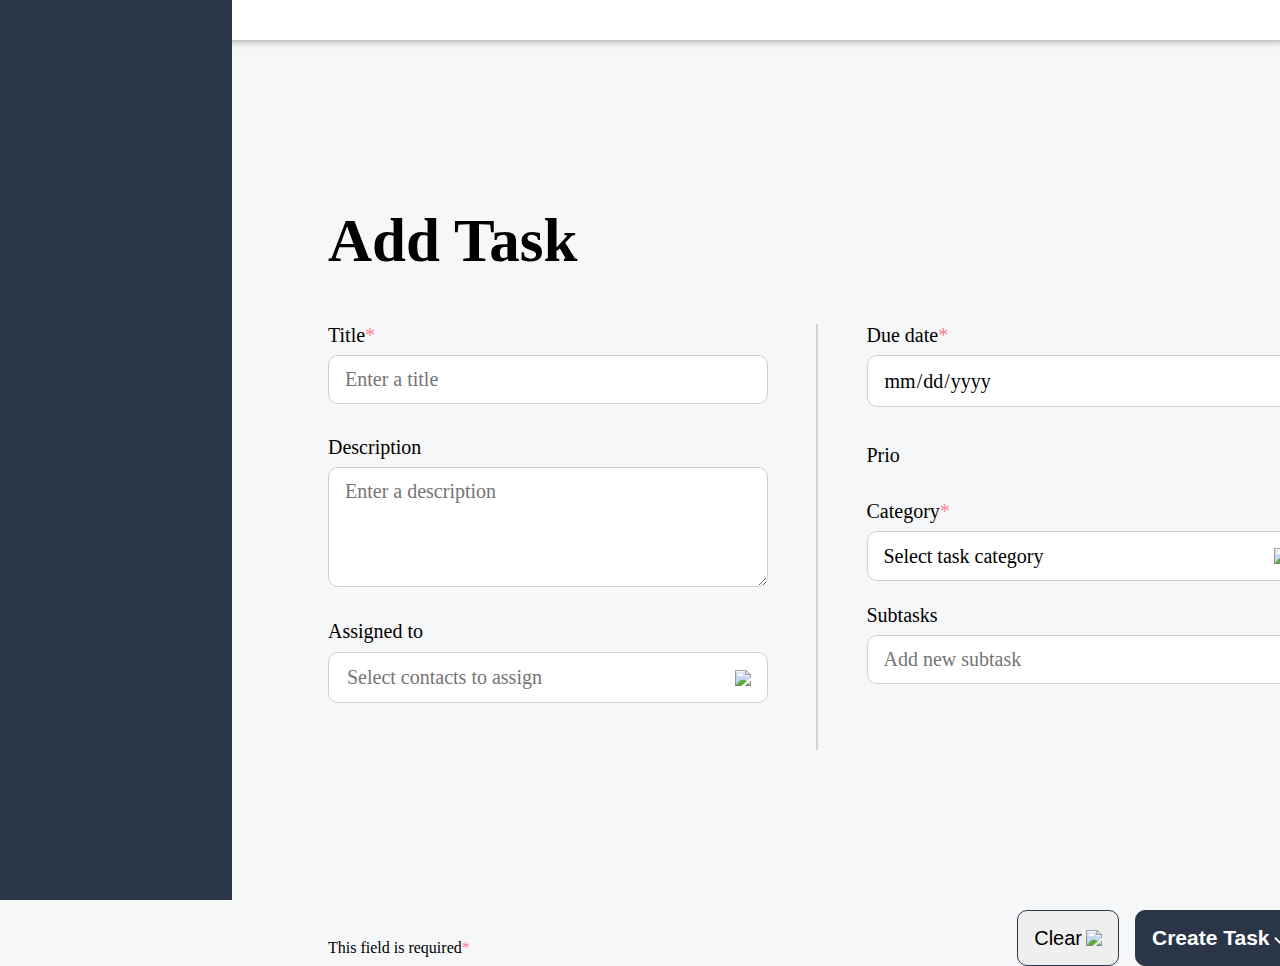
==== html/add_task.html @ e21b578d "edit subtasks" ====
<!DOCTYPE html>
<html lang="en">

<head>
    <meta charset="UTF-8">
    <meta name="viewport" content="width=device-width, initial-scale=1.0">
    <title>Join Add Task</title>

    <link rel="icon" type="image/x-icon" href="/img/logoDark.png">

    <link rel="stylesheet" href="../style.css">
    <link rel="stylesheet" href="/css/add_task.css">
    <link rel="stylesheet" href="/css/templates.css">

    <script src="/js/w3include.js"></script>
    <script src="/js/storage.js"></script>
    <script src="/script.js"></script>
    <script src="/js/add_task.js"></script>
    <script src="/js/add_task_html_templates.js"></script>
    <script src="/js/add_task_event_listener.js"></script>
    <script src="/js/templates.js"></script>

</head>

<body id="body" onload="init()">
    <div w3-include-html="/templates/header.html" class="header"></div>
    <div w3-include-html="/templates/sidebar.html" class="sidebar"></div>

    <div class="over-div">
        <div class="headline-area-template">
            <span class="headline-add-task-template">Add Task</span>
        </div>
        <form onsubmit="createTask(); return false" class="add-task-informations">
            <div class="left-and-rightside">
                <div class="leftside-add-task">
                    <div class="description-input d-flex-column-center">
                        <div class="input-description">
                            <div class="d-flex">
                                <span>Title</span>
                                <span class="color-FF8190">*</span>
                            </div>
                        </div>
                        <div class="container-input-required">
                            <input required class="input-field normal-border pd-12-16 width-408" id="title" type="text"
                                placeholder="Enter a title">
                            <div id="requiredTitle" class="required-field-title vs-hidden">
                                <span class="error">This field is required</span>
                            </div>
                        </div>
                    </div>

                    <div class="description-textarea d-flex-column-center">
                        <div class="input-description">
                            <span>Description</span>
                        </div>
                        <textarea id="description" placeholder="Enter a description"></textarea>
                        <div class="required-field-description">
                            <span id="placeHolder"></span>
                        </div>
                    </div>

                    <div class="assigned-to d-flex-column-center">
                        <span class="input-description">Assigned to</span>
                        <div onclick="showCheckboxes()" class="input-category new-subtask normal-border hover">
                            <input onkeydown="searchContact()" tabindex="0" class="border-none hover"
                                id="inputToSearchContact" type="text" placeholder="Select contacts to assign">
                            <div class="dropdown-icon">
                                <img src="/img/arrow_drop_down.png" id="dropDownArrow">
                            </div>
                        </div>
                        <div class="container-input-required">
                            <div class="d-flex-initials vs-hidden" id="checkboxes"></div>
                        </div>
                    </div>
                </div>

                <div class="parting-line-add-task"></div>

                <div class="rightside-add-task">

                    <div class="description-input d-flex-column-center">
                        <div class="input-description">
                            <div class="d-flex">
                                <span>Due date</span>
                                <span class="color-FF8190">*</span>
                            </div>
                        </div>
                        <div class="container-input-required">
                            <input required class="input-field option-value-disabled normal-border" id="dueDate" type="date">
                            <div id="requiredDate" class="required-field-title vs-hidden">
                                <span class="error">This field is required</span>
                            </div>
                        </div>
                    </div>

                    <div class="position-prio">
                        <div class="input-description">
                            <span>Prio</span>
                        </div>
                        <div id="prioSelection" class="priority-selection"></div>
                    </div>

                    <div class="description-category position-category d-flex-column-center">
                        <div class="d-flex input-description">
                            <span>Category</span>
                            <span class="color-FF8190">*</span>
                        </div>
                        <div tabindex="0" id="containerCategory" class="input-category new-subtask normal-border hover"
                            onclick="showCategories()">
                            <span id="categoryDropdown">Select task category</span>
                            <div class="dropdown-icon">
                                <img src="/img/arrow_drop_down.png" id="dropDownArrowCategory">
                            </div>
                        </div>
                        <label id="categories" class="vs-hidden">
                            <div class="categories-list">
                                <span onclick="changeCategory('Technical Task')"
                                    class="pd-12-16 hover-user-field">Technical Task</span>
                                <span onclick="changeCategory('User Story')" class="pd-12-16 hover-user-field">User
                                    Story</span>
                            </div>
                        </label>
                    </div>

                    <div class="description-category position-subtasks d-flex-column-center">
                        <span class="input-description">Subtasks</span>
                        <div id="inputFieldSubtasks" class="input-field new-subtask normal-border">
                            <input onclick="changeIconsSubtask(event)" class="input-new-subtask" type="text"
                                id="subTasks" placeholder="Add new subtask">
                            <a id="addIconSubtasks" class="icon-subtask-field"><img class="add-icon" src="/img/add.png"></a>
                        </div>
                        <div id="newSubTaskField"></div>
                    </div>
                </div>
            </div>
            <div class="reuired-notice-cancel-create">
                <div class="required-field-notice">
                    <span>This field is required</span>
                    <span class="color-FF8190">*</span>
                </div>
                <div class="buttons-clear-create">
                    <button class="btn-add-task d-none-mobile" onclick="resetInputFields(); return false">
                        <span class="typography-clear">Clear</span>
                        <img src="/img/iconoir_cancel.png">
                    </button>

                    <button class="btn-add-task bg-color-create" id="createBtn">
                        <span class="typography-create">Create Task</span>
                        <img src="/img/check.png">
                    </button>
                </div>
        </form>

        <div id="bgDialog" class="bg-dialog vs-hidden ps-fixed">
            <div class="added-to-board bg-color-create">
                <span>Task added to board</span>
                <img src="/img/addedBoard.png">
            </div>
        </div>
    </div>
</body>

</html>
---- style.css ----
body{
    margin: 0;
}
---- css/add_task.css ----
body {
    box-sizing: border-box;
    font-family: 'Inter';
    font-weight: 400;
    margin: 0;
    background-color: #F6F7F8;
}

input[type=text] {
    font-size: 20px;
}

.single-edit-subtask {
    display: flex;
    align-items: center;
    gap: 4px;
}

.edit-subtask {
    background-color: #FFFFFF;
    border: none;
    padding: 4px 16px;
}

.edit-subtask[type=text] {
    padding: 4px 16px;
}

a:hover {
    cursor: pointer;
}

input[type=date]:hover {
    cursor: pointer;
}

.over-div {
    /* padding: 206px 328px; */
    position: absolute;
    left: 328px;
    top: 206px;
}

textarea {
    padding: 12px 16px;
    height: 120px;
    border-radius: 10px;
    border: 1px solid #D1D1D1;
    font-size: 20px;
    font-family: 'inter';
}

.headline-area-template {
    display: flex;
    align-items: flex-start;
    justify-content: space-between;
}

.headline-add-task-template {
    font-size: 61px;
    font-weight: 700; 
}

textarea:focus {
    border: 1px solid #29ABE2;
}

h2 {
    /* position: absolute; */
    /* position: relative; */
    margin: 0;
    top: 206px;
    left: 328px;
    font-size: 61px;
    font-weight: 700;
}

.highlight-color-medium {
    background-color: #FFA800;
    color: #FFFFFF;
}

.highlight-color-urgent {
    background-color: #FF3D00;
    color: #FFFFFF;
}

.highlight-color-low {
    background-color: #7AE229;
    color: #FFFFFF;
}

.bg-color-priority {
    background-color: #FFFFFF;
}

.add-task-informations {
    display: flex;
    flex-direction: column;
    padding-top: 48px;
    padding-right: 26px;
    /* width: 976.25px */
}

.hover-prio-btn:hover {
    box-shadow: 0 4px 4px 3px rgba(0, 0, 0, 0.25);
}

.border-none[type=text] {
    border: none;
    width: 100%;
}

.leftside-add-task {
    width: 440px;
    display: flex;
    flex-direction: column;
    gap: 16px;
    padding-right: 48.25px;
}

.parting-line-add-task {
    border: 1px solid #D1D1D1;
    /* position: relative; */
    height: 424px;
    top: 231px;
    left: 376.25px;
}

.left-and-rightside {
    display: flex;
}

.pd-inline-start {
    padding-inline-start: 0;
    display: flex;
    align-items: center;
    justify-content: space-between;
    width: 440px;
    background-color: #FFFFFF;
}

.pd-inline-start:focus-within {
    border-bottom: 1px solid #29ABE2;
}

.label-edit-subtask {
    display: flex;
    align-items: center;
    justify-content: space-between;
    width: 440px;
}

.rightside-add-task {
    width: 440px;
    display: flex;
    flex-direction: column;
    gap: 24px;
    padding-left: 48.25px;
}

.normal-border {
    border: 1px solid #D1D1D1;
    border-radius: 10px;
}

.error {
    color: #FF8190;
    font-size: 12px;
    line-height: 14.4px;
}

.error-border {
    border: 1px solid #FF8190;
}

.fill-border {
    border: 1px solid #29ABE2;
}

.fill-border-bottom {
    border-bottom: 1px solid #29ABE2;
}

.required-field-title {
    height: 12px;
}

.input-add-task {
    width: 440px;
    display: flex;
    justify-content: flex-end;
}

.add-icon {
    width: 14px;
    height: 14px;
}

.d-flex {
    display: flex;
}

.add-icon:hover {
    padding: 4px;
    border-radius: 50%;
    background-color: rgba(0, 0, 0, 0.3);
    cursor: pointer;  
}

::placeholder {
    height: 24px;
    font-family: Inter;
    font-weight: 400;
    font-size: 20px;
    /* line-height: 24px; */
    padding: 0;
}

.required-field-description {
    width: 100%;
    height: 12px;
    font-family: Inter;
    font-weight: 400;
    font-size: 12px;
    line-height: 14.4px;
}

.width-440 {
    width: 440px;
}

.fz-20 {
    font-size: 20px;
    line-height: 24px;
}

.description-input {
    height: 96px;
    width: 440px;
}

.description-category {
    height: 80px;
}

.description-textarea {
    top: 112px;
    height: 168px;
}

.add-icon {
    display: flex;
    align-items: center;
}

.input-description {
    height: 24px;
    font-size: 20px;
    font-weight: 400;
    font-family: Inter;
}

.d-flex-column-center {
    display: flex;
    flex-direction: column;
    justify-content: space-between;
    gap: 8px;
}

#newSubTaskField {
    position: static;
    z-index: 100;
}

.position-prio {
    display: flex;
    flex-direction: column;
    gap: 8px;
}

.option-value * {
    padding: 24px;
}

.priority-selection {
    display: flex;
    gap: 16px;
    align-items: center;
}

.priority-selection:hover {
    cursor: pointer;
}

.selection-field {
    width: 136px;
    padding: 16px 10px;
    display: flex;
    justify-content: center;
    align-items: center;
    gap: 8px;
    border-radius: 10px;
    box-shadow: 0 0 4px 0 rgba(0, 0, 0, 0.1);
    flex: 1;
}

.selection-field:hover {
    cursor: pointer;
}

.container-input-required {
    display: flex;
    flex-direction: column;
    gap: 4px;
}

.option-value-disabled {
    padding: 12px 16px;
    font-family: Inter;
    font-weight: 400;
    font-size: 20px;
    line-height: 24px;
}

.vs-hidden {
    visibility: hidden;
    transition: all ease-in-out 100ms;
}

.ps-fixed {
    position: fixed;
}

.required-field-notice {
    display: flex;
    height: 27px;
}

.reuired-notice-cancel-create {
    /* width: 976.25px; */
    display: flex;
    justify-content: space-between;
    align-items: flex-end;
    padding-top: 160px;
}

.color-FF8190 {
    color: #FF8190;
}

.buttons-clear-create {
    /* position: relative; */
    top: 793px;
    left: 115px;
    height: 56px;
    display: flex;
    gap: 16px;
}

.btn-add-task {
    display: flex;
    align-items: center;
    gap: 4px;
    padding: 16px;
    border: 1px solid #2A3647;
    border-radius: 10px;
}

.bg-color-create {
    background-color: #2A3647;
    color: #FFFFFF;
}

.typography-clear {
    font-size: 20px;
    line-height: 24px;
    font-weight: 400;
}

.typography-create {
    font-size: 21px;
    line-height: 25.2px;
    font-weight: 700;
}

.container-create:hover {
    cursor: pointer;
}

.dropdown-icon {
    display: flex;
    justify-content: center;
    align-items: center;
}

.input-category {
    align-items: center;
    justify-content: space-between;
    padding: 12px 16px;
    background-color: #FFFFFF;
    border-radius: 10px;
    font-size: 20px;
    line-height: 24px;
    outline: none;
    z-index: 5;
}

.new-subtask {
    display:flex;
    justify-content: space-between;
    background-color: #FFFFFF;
}

.input-new-subtask {
    padding: 12px 16px;
    flex-grow:2;
    border: none;
    border-top-left-radius: 10px;
    border-bottom-left-radius: 10px;
}

.input-new-subtask:focus {
    outline: none;
}

.icon-subtask-field {
    display: flex;
    align-items: center;
    padding-right: 8px;
    background-color: #FFFFFF;
    border-bottom-right-radius: 10px;
    border-top-right-radius: 10px;
}

.icon-subtask-field:hover {
    cursor: pointer;
}

/* .list-element-subtasks {
    display: flex;
    justify-content: space-between;
} */

.prio-area {
    display: flex;
    align-items: center;
    gap: 8px;
}

.active-input-subtasks {
    display: flex;
    justify-content: center;
    align-items: center;
    gap: 4px;
}

.height-24 {
    height: 24px;
    color: #D1D1D1;
}

.bg-dialog {
    position: fixed;
    top: 0;
    left: 0;
    right: 0;
    height: 100%;
    display: flex;
    justify-content: center;
    align-items: flex-end;
    /* background-color: rgba(0, 0, 0, 0.4); */
    z-index: 100;
}

.added-to-board {
    width: 326px;
    height: 74px;
    border-radius: 20px;
    display: flex;
    justify-content: space-around;
    align-items: center;
    z-index: 999;
}

.align-center {
    align-items: center;
    transition: all 900ms;
}

.user-list {
    background-color: #FFFFFF;
    border: 1px #dadada solid;
    max-height: 336px;
    overflow-y: scroll;
    z-index: 3;
    position: relative;
    width: 440px;
    box-shadow: 0 0 14px 3px rgba(0, 0, 0, 0.04);
    border-radius: 10px;
    margin-top: -20px;
    padding-top: 18px;
    display: flex;
    flex-direction: column;
    gap: 2px;
}

.categories-list {
    background-color: #FFFFFF;
    border: 1px #dadada solid;
    z-index: 3;
    position: relative;
    width: 438px;
    box-shadow: 0 0 14px 3px rgba(0, 0, 0, 0.04);
    margin-top: -20px;
    padding-top: 10px;
    display: flex;
    flex-direction: column;
    justify-content: center;
    border-bottom-left-radius: 10px;
    border-bottom-right-radius: 10px;
    font-size: 20px;
    line-height: 24px;
}

.user-list::-webkit-scrollbar {
    border-radius: 8px;
    width: 8px;
}

.user-list::-webkit-scrollbar-thumb {
    background-color: rgba(168, 168, 168, 1);
}

.pd-12-16 {
    padding: 12px 16px;
}

.mg-top--4 {
    margin-top: -4px;
}

.d-flex-initials {
    display: flex;
    gap: 8px;
}

.select-btn {
    z-index: 10;
    width: 100%;
    border-radius: 10px;
}

.single-user {
    display: flex;
    gap: 16px
}

.user-field {
    padding: 7px 16px;
    display: flex;
    align-items: center;
    justify-content: space-between;
    border-radius: 10px;
}

.initials-assigned {
    display: flex;
    align-items: center;
    justify-content: center;
}

.typography-contacts-assigned {
    font-size: 20px;
    line-height: 24px;
    display: flex;
    align-items: center;
}

.input-search-contacts {
    width: 408px;
    border-radius: 10px;
    /* position: relative; */
    z-index: 5;
}

.input-search-contacts:hover {
    cursor: pointer;
}

.hover:hover {
    cursor: pointer;
}

.initials {
    font-size: 12px;
    line-height: 14.4px;
    height: 42px;
    width: 42px;
    border-radius: 50%;
    display: flex;
    justify-content: center;
    align-items: center;
    /* border: 2px solid #FFFFFF; */
}
  
.overSelect {
    left: 0;
    right: 0;
    top: 0;
    bottom: 0;
}

#initialArea {
    display: flex;
    gap: 10px;
}

.custom-checkbox input[type="checkbox"] {
    display: none;
}

.bg-checked {
    color: #FFFFFF;
    background-image: url('/img/Check\ button.png');
    background-repeat: no-repeat;
    background-position: right center;
}

.pd-right-16:hover {
    background-color: #091931;
    cursor: pointer;
}

textarea:focus-visible {
    outline: none;
}

.pd-right-16 {
    background-color: #2A3647;
    border-radius: 10px;
    color: #FFFFFF;
}

.hover-user-field:hover {
    background-color: #EEEE;
    cursor: pointer;
}

input[type="date"]::-webkit-calendar-picker-indicator {
    background-image: url('/img/calender_icon.png'); 
    background-size: cover;
    width: 18px;
    height: 20px;
    cursor: pointer;
}

select {
    -webkit-appearance: none;
    -moz-appearance: none;
    appearance: none;
}

  @media(max-width: 860px) {
    .over-div {
        flex-direction: column;
        left: 26px;
    }
  }

  @media(max-width: 700px) {
    body {
        display: flex;
        justify-content: center;
    }

    .over-div {
        position: unset;
        padding-top: 144px;
    }

    .add-task-informations {
        padding: 0;
        padding-top: 40px;
    }

    .left-and-rightside {
        width: auto;
        flex-direction: column;
        justify-content: center;
    }

    .leftside-add-task {
        padding-right: 0;
    }

    .rightside-add-task {
        padding-left: 0;
    }

    .parting-line-add-task {
        display: none;
    }

    .reuired-notice-cancel-create {
        background-color: #F6F7F8;
        z-index: 20;
        /* position: fixed;
        right: 0;
        left: 0;
        bottom: 80px; */
        align-items: center;
        padding: 16px;
    }

    .d-none-mobile {
        display: none;
    }

    .test-container {
        padding: 0;
    }
  }

  @media(max-width: 500px) {
    /* .d-flex-column-center {
        flex: 1;
    } */

    input[type=text] {
        font-size: 16px;
    }

    .headline-area-template {
        padding-left: 16px;
    }

    .over-div {
        top: 128px;
    }

    .leftside-add-task {
        width: auto;
        padding-left: 16px;
        padding-right: 16px;
        padding-bottom: 16px;
    }

    .description-input {
        width: auto;
    }

    .rightside-add-task {
        width: auto;
        padding-left: 16px;
        padding-right: 16px;
        padding-bottom: 400px;
    }

    .fz-20 {
        font-size: 16px;
    }

    .prio-image {
        width: 14px;
    }

    .selection-field {
        width: auto;
    }

    .categories-list {
        width: auto;
    }

    .user-list {
        width: auto;
    }

    .pd-inline-start {
        width: auto;
    }
}
---- css/templates.css ----
body{
  max-height: 100vh;
}

.header {
  position: fixed;
  top: 0;
  right: 0;
  left: 0;
  z-index: 3;
  background-color: #ffffff;
  display: flex;
  justify-content: space-between;
  align-items: center;
  padding-left: 348px;
  padding-right: 40px;
  padding-top: 20px;
  padding-bottom: 20px;
  box-shadow: 5px 0 8px #888888;
}

#helpImage:hover {
  width: 24px;
  height: 24px;
}

.headerImages {
  display: flex;
  align-items: center;
}

.headerLogo {
  display: none;
}

.relative {
  position: relative;
  width: 56px;
  height: 56px;
  border-radius: 50%;
}

.relative:hover {
  background-color: #e2e6ec;
}

span.absolute {
  position: absolute;
  top: 16px;
  left: 13px;
  right: 13px;
  color: #29abe2;
  font-size: 20px;
  text-align: center;
}

span.absolute:hover {
  cursor: pointer;
}

.sidebar {
  position: fixed;
  top: 0;
  left: 0;
  bottom: 0;
  z-index: 5;
  width: 232px;
  background-color: #2a3647;
  display: flex;
  flex-direction: column;
}

.sidebarLogo {
  margin-top: 64px;
  margin-left: 66px;
}

.menu {
  display: flex;
  flex-direction: column;
  align-items: flex-start;
  margin-top: 114px;
}

.menuLinks {
  display: flex;
  justify-content: flex-start;
  align-items: center;
  height: 46px;
  width: 166px;
  margin-bottom: 15px;
  padding-left: 66px;
}

.menuLinks:hover {
  background-color: #2a3d59;
  cursor: pointer;
}

.icon {
  margin-right: 10px;
  height: 25px;
  width: 25px;
}

.menuPTag {
  color: #cdcdcd;
}

.privacyLegalLinks {
  position: fixed;
  bottom: 64px;
  margin-left: 66px;
}

p.privacyLegalLink {
  color: #a8a8a8;
}

p.privacyLegalLink:hover {
  color: #29abe2;
  cursor: pointer;
}

a {
  text-decoration: none;
}

.dNone {
  display: none;
}

.popup {
  width: 150px;
  height: 158px;
  background-color: #2a3647;
  position: fixed;
  top: 96px;
  right: 0;
  display: flex;
  flex-direction: column;
  justify-content: space-around;
  border-radius: 20px 0px 20px 20px;
}

.popupLinks {
  color: #cdcdcd;
  margin-left: 26px;
}

.popupHelp {
  display: none;
}

.background {
  background-color: #091931;
}

p.textColor{
    color: #29ABE2;
}

@media (max-width: 860px) {
  .header {
    height: 40px;
    padding-left: 40px;
  }

  .headerText {
    display: none;
  }

  .headerLogo {
    display: block;
    width: 40px;
  }

  .headerHelpImage {
    display: none;
  }

  .sidebar {
    position: fixed;
    left: 0;
    right: 0;
    bottom: 0;
    top: calc(100% - 80px);
    width: 100%;
  }

  .privacyLegalLinks {
    display: none;
  }

  .sidebarLogo {
    display: none;
  }

  .menu {
    flex-direction: row;
    margin-top: 0;
    height: 100%;
    justify-content: space-between;
  }

  .menu a {
    height: 100%;
    width: 25%;
    display: flex;
    justify-content: center;
    align-items: center;
  }

  .menuLinks {
    width: 100%;
    height: 100%;
    margin-bottom: 0;
    padding-left: 0;
    flex-direction: column;
    justify-content: center;
    align-items: center;
    border-radius: 16px;
    margin-left: 10px;
    margin-right: 10px;
  }

  .popupHelp {
    display: block;
  }

  .icon {
    margin-right: 0;
  }

  .menuPTag {
    margin-bottom: 0;
    margin-top: 4px;
    font-size: 14px;
  }
}
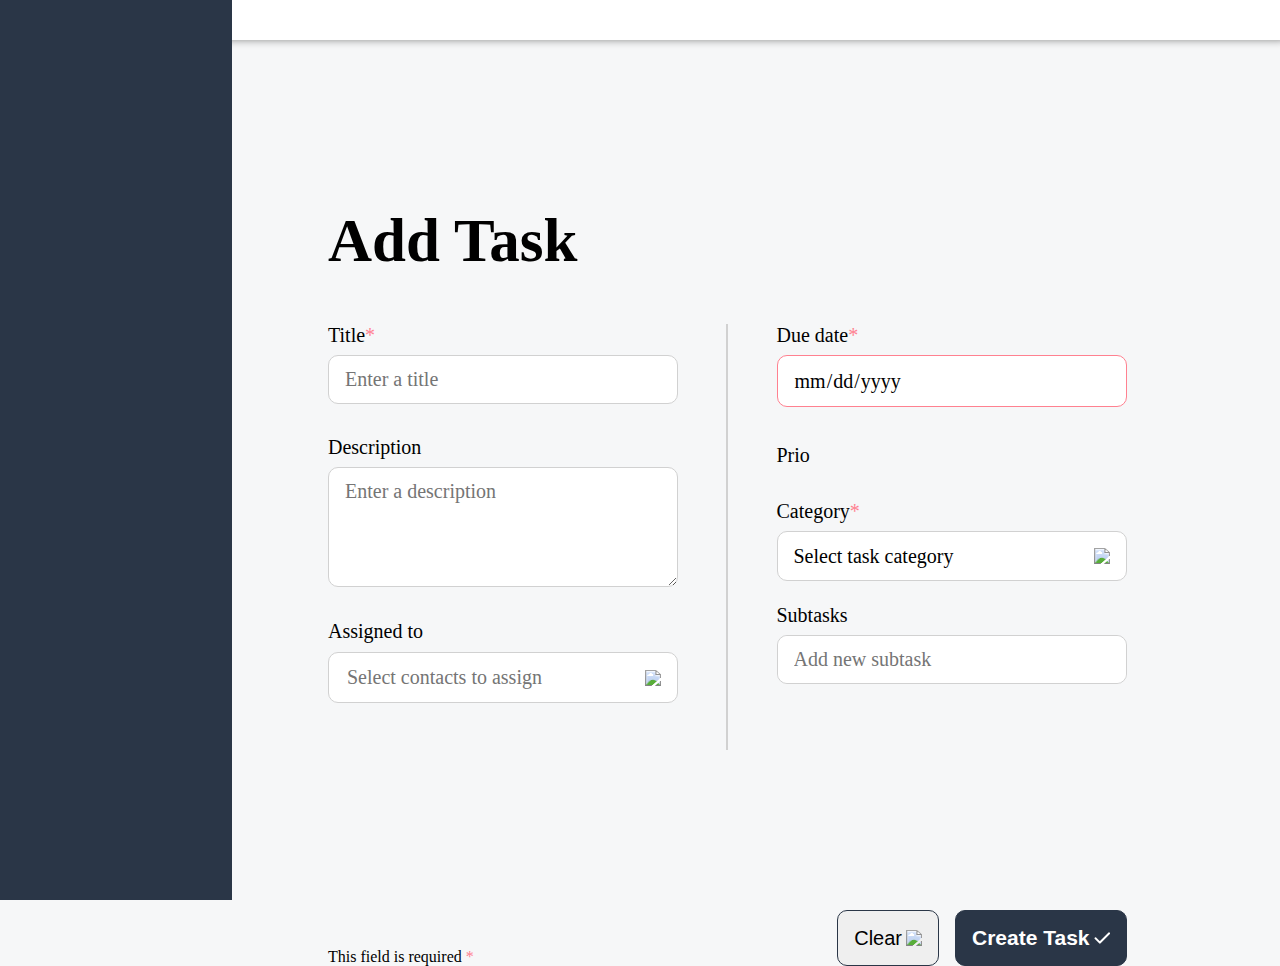
==== commit fc774a98: "responsive add_task" ====
--- a/html/add_task.html
+++ b/html/add_task.html
@@ -15,9 +15,9 @@
     <script src="/js/w3include.js"></script>
     <script src="/js/storage.js"></script>
     <script src="/script.js"></script>
-    <script src="/js/add_task.js"></script>
-    <script src="/js/add_task_html_templates.js"></script>
-    <script src="/js/add_task_event_listener.js"></script>
+    <script src="/js/add_task/add_task.js"></script>
+    <script src="/js/add_task/add_task_html_templates.js"></script>
+    <script src="/js/add_task/add_task_subtasks.js"></script>
     <script src="/js/templates.js"></script>
 
 </head>
@@ -25,7 +25,7 @@
 <body id="body" onload="init()">
     <div w3-include-html="/templates/header.html" class="header"></div>
     <div w3-include-html="/templates/sidebar.html" class="sidebar"></div>
-
+    <div class="close" onclick="closeDiv(event)">
     <div class="over-div">
         <div class="headline-area-template">
             <span class="headline-add-task-template">Add Task</span>
@@ -41,8 +41,7 @@
                             </div>
                         </div>
                         <div class="container-input-required">
-                            <input required class="input-field normal-border pd-12-16 width-408" id="title" type="text"
-                                placeholder="Enter a title">
+                            <input required class="input-field normal-border pd-12-16" id="title" type="text" placeholder="Enter a title" onclick="showOrHideRequiredField('title' ,'requiredTitle')" oninput="showOrHideRequiredField('title' ,'requiredTitle')">
                             <div id="requiredTitle" class="required-field-title vs-hidden">
                                 <span class="error">This field is required</span>
                             </div>
@@ -61,15 +60,14 @@
 
                     <div class="assigned-to d-flex-column-center">
                         <span class="input-description">Assigned to</span>
-                        <div onclick="showCheckboxes()" class="input-category new-subtask normal-border hover">
-                            <input onkeydown="searchContact()" tabindex="0" class="border-none hover"
-                                id="inputToSearchContact" type="text" placeholder="Select contacts to assign">
+                        <div onclick="showOrHideContacts(event)" class="input-category new-subtask normal-border hover">
+                            <input onkeydown="searchContact()" tabindex="0" class="border-none hover" id="inputToSearchContact" type="text" placeholder="Select contacts to assign">
                             <div class="dropdown-icon">
                                 <img src="/img/arrow_drop_down.png" id="dropDownArrow">
                             </div>
                         </div>
                         <div class="container-input-required">
-                            <div class="d-flex-initials vs-hidden" id="checkboxes"></div>
+                            <div class="contacts-assigned" id="contactsField"></div>
                         </div>
                     </div>
                 </div>
@@ -86,7 +84,7 @@
                             </div>
                         </div>
                         <div class="container-input-required">
-                            <input required class="input-field option-value-disabled normal-border" id="dueDate" type="date">
+                            <input required class="input-field option-value-disabled normal-border" id="dueDate" type="date" onclick="showOrHideRequiredField('dueDate' ,'requiredDate')" oninput="showOrHideRequiredField('dueDate' ,'requiredDate')">
                             <div id="requiredDate" class="required-field-title vs-hidden">
                                 <span class="error">This field is required</span>
                             </div>
@@ -106,7 +104,7 @@
                             <span class="color-FF8190">*</span>
                         </div>
                         <div tabindex="0" id="containerCategory" class="input-category new-subtask normal-border hover"
-                            onclick="showCategories()">
+                            onclick="showCategories('none', event)">
                             <span id="categoryDropdown">Select task category</span>
                             <div class="dropdown-icon">
                                 <img src="/img/arrow_drop_down.png" id="dropDownArrowCategory">
@@ -122,12 +120,13 @@
                         </label>
                     </div>
 
-                    <div class="description-category position-subtasks d-flex-column-center">
+                    <div class="description-category d-flex-column-center pd-bottom-80">
                         <span class="input-description">Subtasks</span>
                         <div id="inputFieldSubtasks" class="input-field new-subtask normal-border">
-                            <input onclick="changeIconsSubtask(event)" class="input-new-subtask" type="text"
-                                id="subTasks" placeholder="Add new subtask">
-                            <a id="addIconSubtasks" class="icon-subtask-field"><img class="add-icon" src="/img/add.png"></a>
+                            <input min="3" onclick="changeIconsSubtask(event)" class="input-new-subtask" type="text" id="subTasks" placeholder="Add new subtask">
+                            <div class="icon-subtask-field" id="addIconSubtasks">
+                                <a id="addIconSubtasks" class="icon-subtask-field"><img class="add-icon" src="/img/add.png"></a>
+                            </div>
                         </div>
                         <div id="newSubTaskField"></div>
                     </div>
@@ -158,6 +157,7 @@
             </div>
         </div>
     </div>
+    </div>
 </body>
 
 </html>--- a/css/add_task.css
+++ b/css/add_task.css
@@ -6,26 +6,56 @@
     background-color: #F6F7F8;
 }
 
+input[type=text]:valid {
+    border: 1px solid #29ABE2;
+}
+
 input[type=text] {
     font-size: 20px;
 }
 
+/* input[type=text]:focus-within {
+    border: 1px solid #FF8190;
+} */
+
+input[type=date]:invalid {
+    border: 1px solid #FF8190;
+}
+
+input[type=date]:focus-within {
+    border: 1px solid #29ABE2;
+}
+
 .single-edit-subtask {
     display: flex;
     align-items: center;
     gap: 4px;
+}
+
+.contacts-assigned {
+    display: flex;
+    flex-direction: column;
+    justify-content: space-between;
+    background-color: #FFFFFF;
+    margin-top: -10px;
+    position: static;
+    z-index: 3;
+    max-height: 336px;
+    overflow-y: scroll;
+}
+
+.contacts-initialen {
+    display: flex;
+    flex-wrap: wrap;
+    gap: 8px;
 }
 
 .edit-subtask {
     background-color: #FFFFFF;
-    border: none;
+    border: none !important;
     padding: 4px 16px;
 }
 
-.edit-subtask[type=text] {
-    padding: 4px 16px;
-}
-
 a:hover {
     cursor: pointer;
 }
@@ -35,7 +65,6 @@
 }
 
 .over-div {
-    /* padding: 206px 328px; */
     position: absolute;
     left: 328px;
     top: 206px;
@@ -66,8 +95,6 @@
 }
 
 h2 {
-    /* position: absolute; */
-    /* position: relative; */
     margin: 0;
     top: 206px;
     left: 328px;
@@ -99,7 +126,6 @@
     flex-direction: column;
     padding-top: 48px;
     padding-right: 26px;
-    /* width: 976.25px */
 }
 
 .hover-prio-btn:hover {
@@ -107,7 +133,7 @@
 }
 
 .border-none[type=text] {
-    border: none;
+    border: none !important;
     width: 100%;
 }
 
@@ -121,7 +147,6 @@
 
 .parting-line-add-task {
     border: 1px solid #D1D1D1;
-    /* position: relative; */
     height: 424px;
     top: 231px;
     left: 376.25px;
@@ -131,13 +156,18 @@
     display: flex;
 }
 
+.singleSubTaskElement {
+    position: relative;
+    z-index: 3;
+}
+
 .pd-inline-start {
     padding-inline-start: 0;
     display: flex;
     align-items: center;
     justify-content: space-between;
-    width: 440px;
     background-color: #FFFFFF;
+    width: -webkit-fill-available;
 }
 
 .pd-inline-start:focus-within {
@@ -167,7 +197,10 @@
 .error {
     color: #FF8190;
     font-size: 12px;
-    line-height: 14.4px;
+}
+
+input[type=text]:not(:focus) {
+    border: 1px solid #D1D1D1;
 }
 
 .error-border {
@@ -213,7 +246,6 @@
     font-family: Inter;
     font-weight: 400;
     font-size: 20px;
-    /* line-height: 24px; */
     padding: 0;
 }
 
@@ -279,10 +311,6 @@
     gap: 8px;
 }
 
-.option-value * {
-    padding: 24px;
-}
-
 .priority-selection {
     display: flex;
     gap: 16px;
@@ -332,13 +360,7 @@
     position: fixed;
 }
 
-.required-field-notice {
-    display: flex;
-    height: 27px;
-}
-
 .reuired-notice-cancel-create {
-    /* width: 976.25px; */
     display: flex;
     justify-content: space-between;
     align-items: flex-end;
@@ -350,9 +372,6 @@
 }
 
 .buttons-clear-create {
-    /* position: relative; */
-    top: 793px;
-    left: 115px;
     height: 56px;
     display: flex;
     gap: 16px;
@@ -403,7 +422,7 @@
     font-size: 20px;
     line-height: 24px;
     outline: none;
-    z-index: 5;
+    z-index: 3;
 }
 
 .new-subtask {
@@ -415,7 +434,7 @@
 .input-new-subtask {
     padding: 12px 16px;
     flex-grow:2;
-    border: none;
+    border: none !important;
     border-top-left-radius: 10px;
     border-bottom-left-radius: 10px;
 }
@@ -425,6 +444,7 @@
 }
 
 .icon-subtask-field {
+    position: relative;
     display: flex;
     align-items: center;
     padding-right: 8px;
@@ -437,10 +457,11 @@
     cursor: pointer;
 }
 
-/* .list-element-subtasks {
-    display: flex;
-    justify-content: space-between;
-} */
+.list-element-subtasks {
+    display: flex;
+    justify-content: space-between;
+    background-color: #FFFF;
+}
 
 .prio-area {
     display: flex;
@@ -462,6 +483,7 @@
 
 .bg-dialog {
     position: fixed;
+    z-index: 10;
     top: 0;
     left: 0;
     right: 0;
@@ -469,8 +491,7 @@
     display: flex;
     justify-content: center;
     align-items: flex-end;
-    /* background-color: rgba(0, 0, 0, 0.4); */
-    z-index: 100;
+    background-color: rgba(0, 0, 0, 0.3);
 }
 
 .added-to-board {
@@ -488,29 +509,12 @@
     transition: all 900ms;
 }
 
-.user-list {
-    background-color: #FFFFFF;
-    border: 1px #dadada solid;
-    max-height: 336px;
-    overflow-y: scroll;
-    z-index: 3;
-    position: relative;
-    width: 440px;
-    box-shadow: 0 0 14px 3px rgba(0, 0, 0, 0.04);
-    border-radius: 10px;
-    margin-top: -20px;
-    padding-top: 18px;
-    display: flex;
-    flex-direction: column;
-    gap: 2px;
-}
-
 .categories-list {
     background-color: #FFFFFF;
     border: 1px #dadada solid;
-    z-index: 3;
+    z-index: 2;
     position: relative;
-    width: 438px;
+    width: auto;
     box-shadow: 0 0 14px 3px rgba(0, 0, 0, 0.04);
     margin-top: -20px;
     padding-top: 10px;
@@ -601,7 +605,6 @@
     display: flex;
     justify-content: center;
     align-items: center;
-    /* border: 2px solid #FFFFFF; */
 }
   
 .overSelect {
@@ -620,13 +623,6 @@
     display: none;
 }
 
-.bg-checked {
-    color: #FFFFFF;
-    background-image: url('/img/Check\ button.png');
-    background-repeat: no-repeat;
-    background-position: right center;
-}
-
 .pd-right-16:hover {
     background-color: #091931;
     cursor: pointer;
@@ -655,39 +651,94 @@
     cursor: pointer;
 }
 
-select {
-    -webkit-appearance: none;
-    -moz-appearance: none;
-    appearance: none;
-}
-
-  @media(max-width: 860px) {
+@media(max-width:1350px) {
+    .leftside-add-task {
+        width: 350px;
+    }
+
+    .description-input {
+        width: 350px;
+    }
+
+    .rightside-add-task {
+        width: 350px;
+    }
+
+    .fz-20 {
+        font-size: 18px;
+    }
+}
+
+@media(max-width: 1150px) {
+    .headline-area-template .add-task-informations {
+        padding-left: 328px;
+    }
+
+    .leftside-add-task {
+        width: 300px;
+    }
+
+    .description-input {
+        width: 300px;
+    }
+
+    .rightside-add-task {
+        width: 300px;
+    }
+
+    .fz-20 {
+        font-size: 16px;
+    }
+
+    .selection-field {
+        padding: 16px 4px;
+    }
+
+    /* .categories-list {
+        width: auto;
+    } */
+}
+
+  @media(max-width: 1050px) {
+    .leftside-add-task {
+        width: 440px;
+    }
+
+    .description-input {
+        width: 440px;
+    }
+
+    .rightside-add-task {
+        width: 440px;
+    }
+
+    .fz-20 {
+        font-size: 20px;
+    }
+
+    .selection-field {
+        padding: 16px 4px;
+    }
     .over-div {
         flex-direction: column;
-        left: 26px;
-    }
-  }
-
-  @media(max-width: 700px) {
+    }
+
     body {
         display: flex;
         justify-content: center;
     }
 
-    .over-div {
-        position: unset;
-        padding-top: 144px;
-    }
-
     .add-task-informations {
         padding: 0;
         padding-top: 40px;
+        gap: 16px;
     }
 
     .left-and-rightside {
         width: auto;
         flex-direction: column;
         justify-content: center;
+        gap: 16px;
     }
 
     .leftside-add-task {
@@ -704,29 +755,45 @@
 
     .reuired-notice-cancel-create {
         background-color: #F6F7F8;
-        z-index: 20;
-        /* position: fixed;
+        z-index: 4;
+        align-items: center;
+        padding: 16px;
+    }
+
+    .d-none-mobile {
+        display: none;
+    }
+
+    .test-container {
+        padding: 0;
+    }
+    
+    .pd-bottom-80 {
+        padding-bottom: 80px;
+    }
+  }
+
+  @media(max-width: 860px) {
+    .over-div {
+        position: unset;
+        padding-top: 144px;
+        padding-bottom: 40px;
+    }
+
+    .headline-area-template .add-task-informations {
+        padding-left: 0;
+    }
+
+    .reuired-notice-cancel-create {
+        position: sticky;
+        z-index: 2;
         right: 0;
         left: 0;
-        bottom: 80px; */
-        align-items: center;
-        padding: 16px;
-    }
-
-    .d-none-mobile {
-        display: none;
-    }
-
-    .test-container {
-        padding: 0;
-    }
-  }
+        bottom: 74px;
+    }
+}
 
   @media(max-width: 500px) {
-    /* .d-flex-column-center {
-        flex: 1;
-    } */
-
     input[type=text] {
         font-size: 16px;
     }
@@ -737,6 +804,7 @@
 
     .over-div {
         top: 128px;
+        width: 100%;
     }
 
     .leftside-add-task {
@@ -750,15 +818,19 @@
         width: auto;
     }
 
+    .new-subtask {
+        max-width: 300px;
+    }
+
     .rightside-add-task {
         width: auto;
         padding-left: 16px;
         padding-right: 16px;
-        padding-bottom: 400px;
+        padding-bottom: 200px;
     }
 
     .fz-20 {
-        font-size: 16px;
+        font-size: 12px;
     }
 
     .prio-image {
@@ -769,10 +841,6 @@
         width: auto;
     }
 
-    .categories-list {
-        width: auto;
-    }
-
     .user-list {
         width: auto;
     }
@@ -780,4 +848,8 @@
     .pd-inline-start {
         width: auto;
     }
+
+    .headline-add-task-template {
+        font-size: 47px;
+    }
 }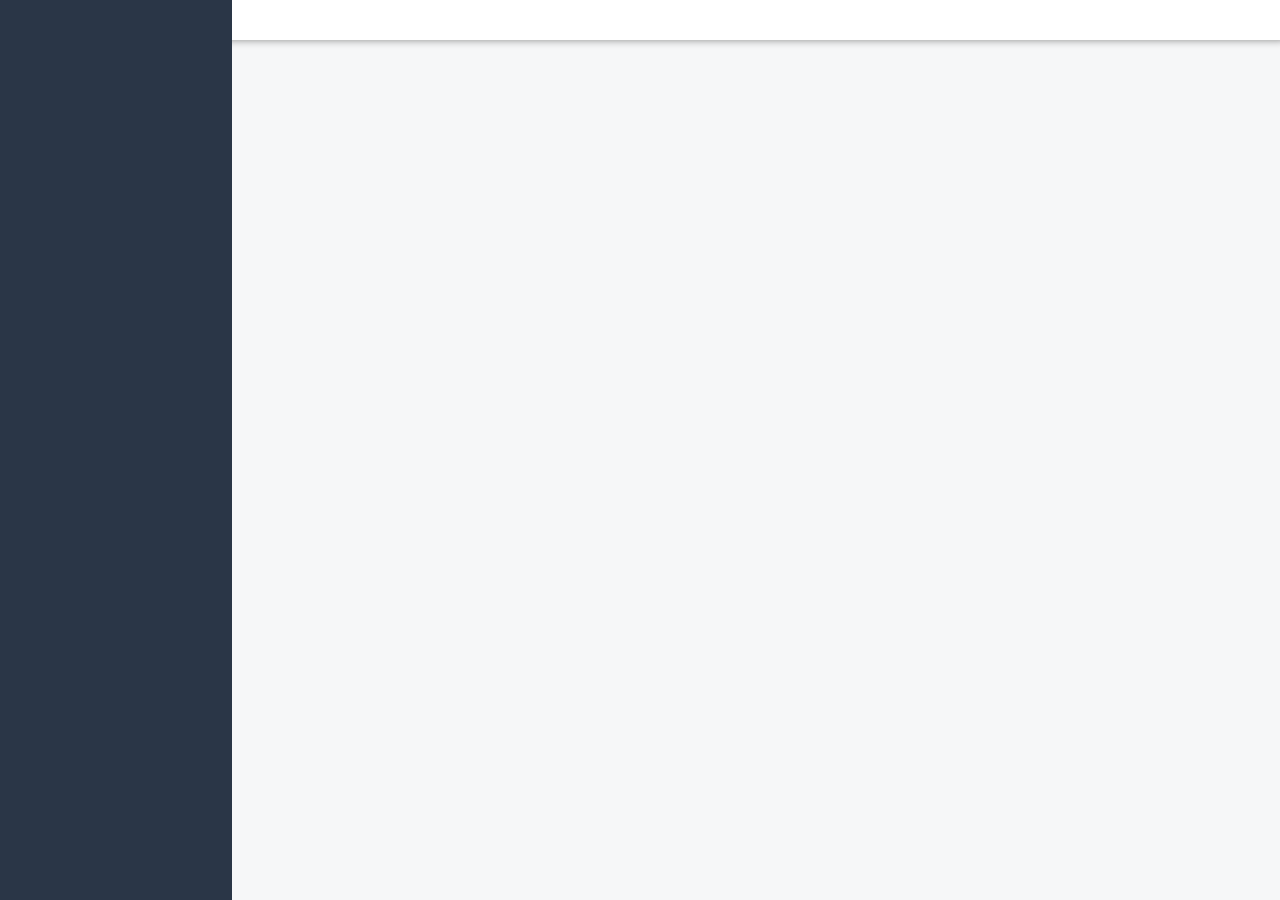
==== commit 462276b1: "01.05." ====
--- a/html/add_task.html
+++ b/html/add_task.html
@@ -18,146 +18,12 @@
     <script src="/js/add_task/add_task.js"></script>
     <script src="/js/add_task/add_task_html_templates.js"></script>
     <script src="/js/add_task/add_task_subtasks.js"></script>
+    <script src="/js/add_task/add_task_formular_template.js"></script>
     <script src="/js/templates.js"></script>
-
 </head>
 
-<body id="body" onload="init()">
+<body id="body" onload="init_add_task()">
     <div w3-include-html="/templates/header.html" class="header"></div>
     <div w3-include-html="/templates/sidebar.html" class="sidebar"></div>
-    <div class="close" onclick="closeDiv(event)">
-    <div class="over-div">
-        <div class="headline-area-template">
-            <span class="headline-add-task-template">Add Task</span>
-        </div>
-        <form onsubmit="createTask(); return false" class="add-task-informations">
-            <div class="left-and-rightside">
-                <div class="leftside-add-task">
-                    <div class="description-input d-flex-column-center">
-                        <div class="input-description">
-                            <div class="d-flex">
-                                <span>Title</span>
-                                <span class="color-FF8190">*</span>
-                            </div>
-                        </div>
-                        <div class="container-input-required">
-                            <input required class="input-field normal-border pd-12-16" id="title" type="text" placeholder="Enter a title" onclick="showOrHideRequiredField('title' ,'requiredTitle')" oninput="showOrHideRequiredField('title' ,'requiredTitle')">
-                            <div id="requiredTitle" class="required-field-title vs-hidden">
-                                <span class="error">This field is required</span>
-                            </div>
-                        </div>
-                    </div>
-
-                    <div class="description-textarea d-flex-column-center">
-                        <div class="input-description">
-                            <span>Description</span>
-                        </div>
-                        <textarea id="description" placeholder="Enter a description"></textarea>
-                        <div class="required-field-description">
-                            <span id="placeHolder"></span>
-                        </div>
-                    </div>
-
-                    <div class="assigned-to d-flex-column-center">
-                        <span class="input-description">Assigned to</span>
-                        <div onclick="showOrHideContacts(event)" class="input-category new-subtask normal-border hover">
-                            <input onkeydown="searchContact()" tabindex="0" class="border-none hover" id="inputToSearchContact" type="text" placeholder="Select contacts to assign">
-                            <div class="dropdown-icon">
-                                <img src="/img/arrow_drop_down.png" id="dropDownArrow">
-                            </div>
-                        </div>
-                        <div class="container-input-required">
-                            <div class="contacts-assigned" id="contactsField"></div>
-                        </div>
-                    </div>
-                </div>
-
-                <div class="parting-line-add-task"></div>
-
-                <div class="rightside-add-task">
-
-                    <div class="description-input d-flex-column-center">
-                        <div class="input-description">
-                            <div class="d-flex">
-                                <span>Due date</span>
-                                <span class="color-FF8190">*</span>
-                            </div>
-                        </div>
-                        <div class="container-input-required">
-                            <input required class="input-field option-value-disabled normal-border" id="dueDate" type="date" onclick="showOrHideRequiredField('dueDate' ,'requiredDate')" oninput="showOrHideRequiredField('dueDate' ,'requiredDate')">
-                            <div id="requiredDate" class="required-field-title vs-hidden">
-                                <span class="error">This field is required</span>
-                            </div>
-                        </div>
-                    </div>
-
-                    <div class="position-prio">
-                        <div class="input-description">
-                            <span>Prio</span>
-                        </div>
-                        <div id="prioSelection" class="priority-selection"></div>
-                    </div>
-
-                    <div class="description-category position-category d-flex-column-center">
-                        <div class="d-flex input-description">
-                            <span>Category</span>
-                            <span class="color-FF8190">*</span>
-                        </div>
-                        <div tabindex="0" id="containerCategory" class="input-category new-subtask normal-border hover"
-                            onclick="showCategories('none', event)">
-                            <span id="categoryDropdown">Select task category</span>
-                            <div class="dropdown-icon">
-                                <img src="/img/arrow_drop_down.png" id="dropDownArrowCategory">
-                            </div>
-                        </div>
-                        <label id="categories" class="vs-hidden">
-                            <div class="categories-list">
-                                <span onclick="changeCategory('Technical Task')"
-                                    class="pd-12-16 hover-user-field">Technical Task</span>
-                                <span onclick="changeCategory('User Story')" class="pd-12-16 hover-user-field">User
-                                    Story</span>
-                            </div>
-                        </label>
-                    </div>
-
-                    <div class="description-category d-flex-column-center pd-bottom-80">
-                        <span class="input-description">Subtasks</span>
-                        <div id="inputFieldSubtasks" class="input-field new-subtask normal-border">
-                            <input min="3" onclick="changeIconsSubtask(event)" class="input-new-subtask" type="text" id="subTasks" placeholder="Add new subtask">
-                            <div class="icon-subtask-field" id="addIconSubtasks">
-                                <a id="addIconSubtasks" class="icon-subtask-field"><img class="add-icon" src="/img/add.png"></a>
-                            </div>
-                        </div>
-                        <div id="newSubTaskField"></div>
-                    </div>
-                </div>
-            </div>
-            <div class="reuired-notice-cancel-create">
-                <div class="required-field-notice">
-                    <span>This field is required</span>
-                    <span class="color-FF8190">*</span>
-                </div>
-                <div class="buttons-clear-create">
-                    <button class="btn-add-task d-none-mobile" onclick="resetInputFields(); return false">
-                        <span class="typography-clear">Clear</span>
-                        <img src="/img/iconoir_cancel.png">
-                    </button>
-
-                    <button class="btn-add-task bg-color-create" id="createBtn">
-                        <span class="typography-create">Create Task</span>
-                        <img src="/img/check.png">
-                    </button>
-                </div>
-        </form>
-
-        <div id="bgDialog" class="bg-dialog vs-hidden ps-fixed">
-            <div class="added-to-board bg-color-create">
-                <span>Task added to board</span>
-                <img src="/img/addedBoard.png">
-            </div>
-        </div>
-    </div>
-    </div>
 </body>
-
 </html>--- a/css/add_task.css
+++ b/css/add_task.css
@@ -422,7 +422,7 @@
     font-size: 20px;
     line-height: 24px;
     outline: none;
-    z-index: 3;
+    z-index: 2;
 }
 
 .new-subtask {
@@ -490,7 +490,7 @@
     height: 100%;
     display: flex;
     justify-content: center;
-    align-items: flex-end;
+    align-items: center;
     background-color: rgba(0, 0, 0, 0.3);
 }
 
@@ -504,15 +504,15 @@
     z-index: 999;
 }
 
-.align-center {
-    align-items: center;
-    transition: all 900ms;
+.hover-subtask:hover {
+    cursor: pointer;
+    background-color: rgba(0, 0, 0, 0.1);
 }
 
 .categories-list {
     background-color: #FFFFFF;
     border: 1px #dadada solid;
-    z-index: 2;
+    z-index: 1;
     position: relative;
     width: auto;
     box-shadow: 0 0 14px 3px rgba(0, 0, 0, 0.04);
@@ -710,6 +710,7 @@
 
     .rightside-add-task {
         width: 440px;
+        gap: 16px;
     }
 
     .fz-20 {
@@ -818,10 +819,6 @@
         width: auto;
     }
 
-    .new-subtask {
-        max-width: 300px;
-    }
-
     .rightside-add-task {
         width: auto;
         padding-left: 16px;
--- a/css/templates.css
+++ b/css/templates.css
@@ -141,6 +141,7 @@
   flex-direction: column;
   justify-content: space-around;
   border-radius: 20px 0px 20px 20px;
+  z-index: 999;
 }
 
 .popupLinks {
@@ -163,7 +164,8 @@
 @media (max-width: 860px) {
   .header {
     height: 40px;
-    padding-left: 40px;
+    padding-left: 20px;
+    padding-right: 20px;
   }
 
   .headerText {
@@ -184,7 +186,7 @@
     left: 0;
     right: 0;
     bottom: 0;
-    top: calc(100% - 80px);
+    top: calc(100% - 73.75px);
     width: 100%;
   }
 
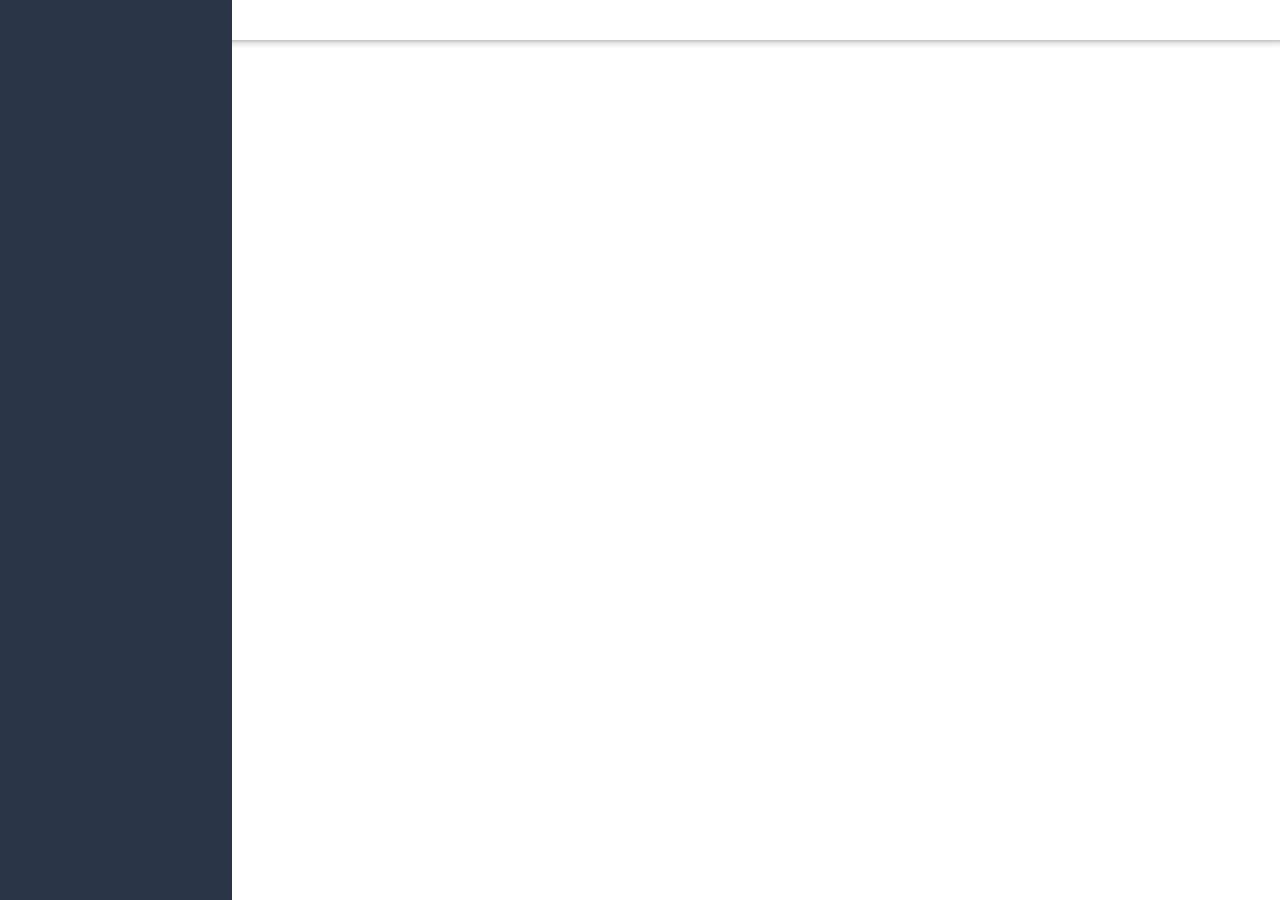
==== commit fe09f3b5: "assigned to search" ====
--- a/html/add_task.html
+++ b/html/add_task.html
@@ -9,15 +9,17 @@
     <link rel="icon" type="image/x-icon" href="/img/logoDark.png">
 
     <link rel="stylesheet" href="../style.css">
-    <link rel="stylesheet" href="/css/add_task.css">
+    <link rel="stylesheet" href="/css/add_task/add_task_part1.css">
+    <link rel="stylesheet" href="/css/add_task/add_task_part2.css">
+    <link rel="stylesheet" href="/css/add_task/media_query.css">
     <link rel="stylesheet" href="/css/templates.css">
 
     <script src="/js/w3include.js"></script>
     <script src="/js/storage.js"></script>
     <script src="/script.js"></script>
-    <script src="/js/add_task/add_task.js"></script>
+    <script src="/js/add_task/add_task_subtasks.js"></script>
+    <script src="/js/add_task/add_task_generally.js"></script>
     <script src="/js/add_task/add_task_html_templates.js"></script>
-    <script src="/js/add_task/add_task_subtasks.js"></script>
     <script src="/js/add_task/add_task_formular_template.js"></script>
     <script src="/js/templates.js"></script>
 </head>
--- a/css/add_task/media_query.css
+++ b/css/add_task/media_query.css
@@ -0,0 +1,205 @@
+@media(max-width:1350px) {
+    .leftside-add-task {
+        width: 350px;
+    }
+
+    .description-input {
+        width: 350px;
+    }
+
+    .rightside-add-task {
+        width: 350px;
+    }
+
+    .fz-20 {
+        font-size: 18px;
+    }
+}
+
+@media(max-width: 1150px) {
+    .headline-area-template .add-task-informations {
+        padding-left: 328px;
+    }
+
+    .leftside-add-task {
+        width: 300px;
+    }
+
+    .description-input {
+        width: 300px;
+    }
+
+    .rightside-add-task {
+        width: 300px;
+    }
+
+    .fz-20 {
+        font-size: 16px;
+    }
+
+    .selection-field {
+        padding: 16px 4px;
+    }
+}
+
+  @media(max-width: 1050px) {
+    .leftside-add-task {
+        width: 440px;
+    }
+
+    .description-input {
+        width: 440px;
+    }
+
+    .rightside-add-task {
+        width: 440px;
+        gap: 16px;
+    }
+
+    .fz-20 {
+        font-size: 20px;
+    }
+
+    .selection-field {
+        padding: 16px 4px;
+    }
+    .over-div {
+        flex-direction: column;
+    }
+
+    body {
+        display: flex;
+        justify-content: center;
+    }
+
+    .add-task-informations {
+        padding: 0;
+        padding-top: 40px;
+        gap: 16px;
+        align-items: center;
+    }
+
+    .left-and-rightside {
+        width: auto;
+        flex-direction: column;
+        justify-content: center;
+        gap: 16px;
+    }
+
+    .leftside-add-task {
+        padding-right: 0;
+    }
+
+    .rightside-add-task {
+        padding-left: 0;
+    }
+
+    .parting-line-add-task {
+        display: none;
+    }
+
+    .reuired-notice-cancel-create {
+        background-color: #F6F7F8;
+        z-index: 4;
+        align-items: center;
+        padding: 16px;
+    }
+
+    .d-none-mobile {
+        display: none;
+    }
+
+    .test-container {
+        padding: 0;
+    }
+    
+    .pd-bottom-80 {
+        padding-bottom: 80px;
+    }
+  }
+
+  @media(max-width: 860px) {
+    .over-div {
+        position: unset;
+        padding-top: 144px;
+        padding-bottom: 40px;
+    }
+
+    .headline-area-template .add-task-informations {
+        padding-left: 0;
+    }
+
+    .reuired-notice-cancel-create {
+        position: sticky;
+        z-index: 2;
+        right: 0;
+        left: 0;
+        bottom: 74px;
+    }
+}
+
+  @media(max-width: 500px) {
+    input[type=text] {
+        font-size: 16px;
+    }
+
+    .headline-area-template {
+        padding-left: 16px;
+    }
+
+    .over-div {
+        top: 128px;
+    }
+
+    .leftside-add-task {
+        width: auto;
+        padding-left: 10px;
+        padding-right: 10px;
+        padding-bottom: 16px;
+    }
+
+    .description-input {
+        width: auto;
+    }
+
+    .rightside-add-task {
+        width: auto;
+        padding-left: 10px;
+        padding-right: 10px;
+        padding-bottom: 200px;
+    }
+
+    .fz-20 {
+        font-size: 12px;
+    }
+
+    .prio-image {
+        width: 14px;
+    }
+
+    .selection-field {
+        width: auto;
+    }
+
+    .user-list {
+        width: auto;
+    }
+
+    .pd-inline-start {
+        width: auto;
+    }
+
+    .headline-add-task-template {
+        font-size: 47px;
+    }
+}
+
+@media(max-width: 400px) {
+    .leftside-add-task {
+        width: 280px;
+      }
+
+    .rightside-add-task {
+        width: 280px;
+    }
+}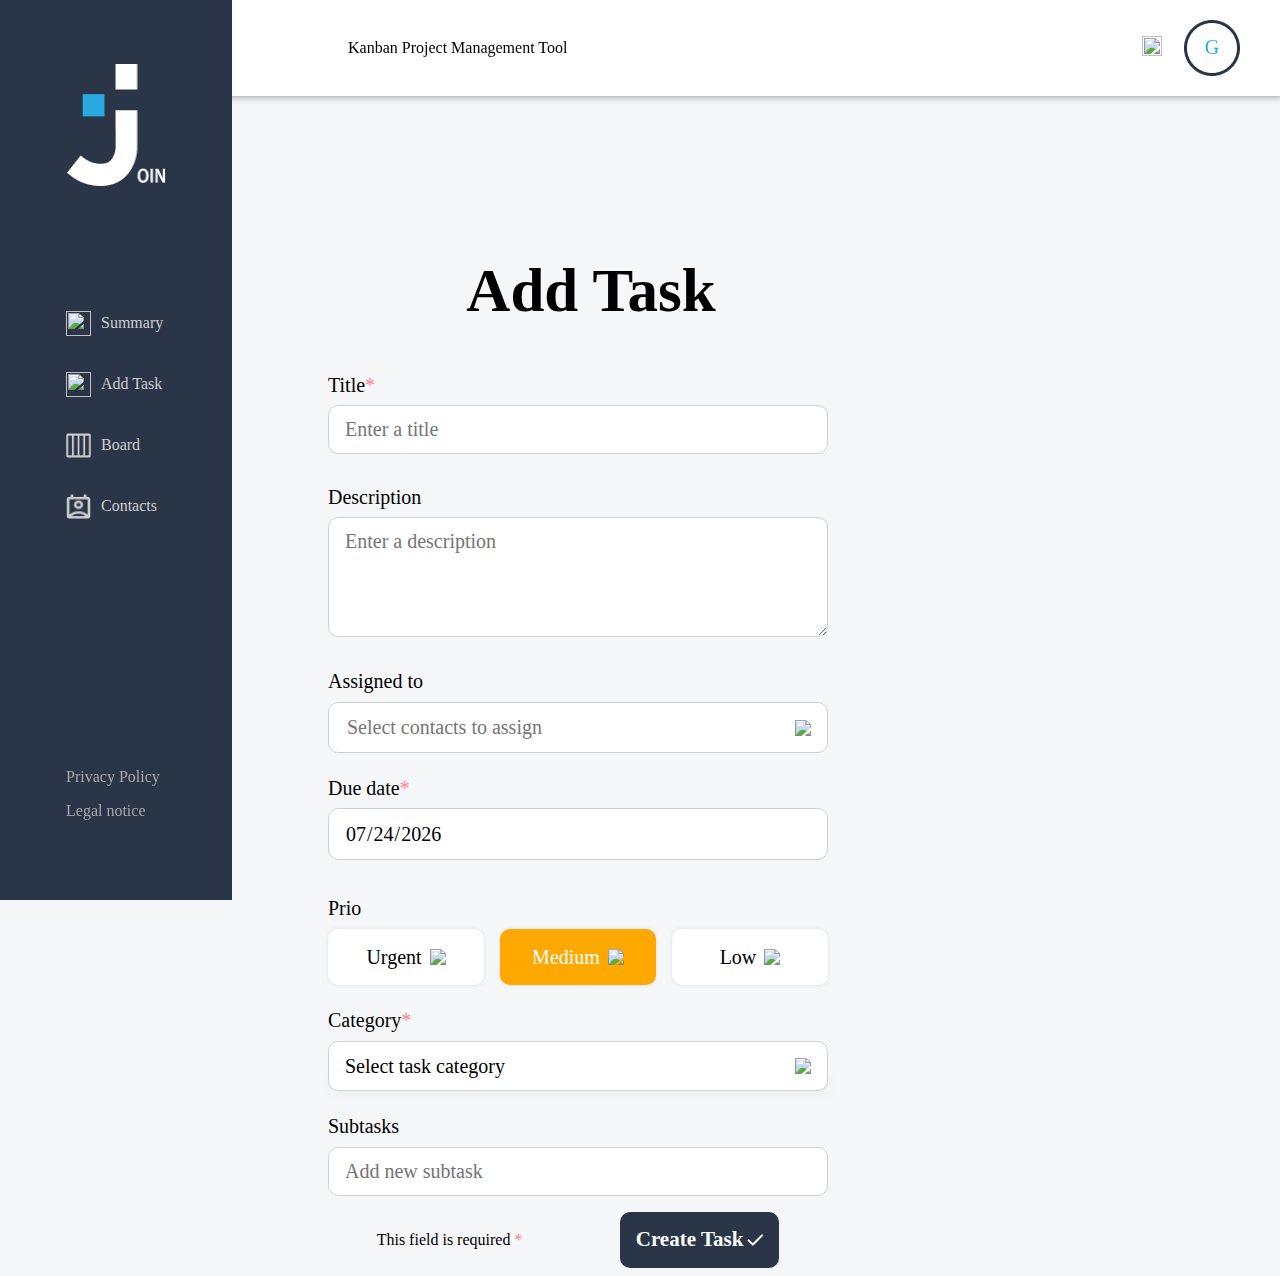
==== commit dfafc2d0: "add id" ====
--- a/html/add_task.html
+++ b/html/add_task.html
@@ -27,5 +27,10 @@
 <body id="body" onload="init_add_task()">
     <div w3-include-html="/templates/header.html" class="header"></div>
     <div w3-include-html="/templates/sidebar.html" class="sidebar"></div>
+    <div id="landscape-warning" class="landscape-warning">
+        <div class="landscape-warning-box">
+            <p>Diese Website wird nicht im Landscape Modus unterstützt.</p>
+        </div>
+    </div>
 </body>
 </html>--- a/style.css
+++ b/style.css
@@ -1,3 +1,103 @@
-body{
-    margin: 0;
+:root {
+  --primary-color: rgba(42, 54, 71, 1);
+  --secondary-color: rgba(9, 25, 49, 1);
+  --accent-color: rgba(41, 171, 226, 1);
+}
+
+@font-face {
+  font-family: "inter";
+  src: url("/fonts/Inter/Inter-VariableFont_slnt\,wght.ttf");
+  /* font-weight: 100; */
+}
+
+body {
+  margin: 0;
+  font-family: "inter";
+}
+
+h2 {
+  position: absolute;
+  top: 206px;
+  left: 328px;
+  font-size: 61px;
+  font-weight: 700;
+  font-family: "inter";
+}
+
+button {
+  background: none;
+  color: inherit;
+  border: none;
+  padding: 0;
+  font: inherit;
+  cursor: pointer;
+  outline: inherit;
+}
+
+input:focus {
+  outline: none;
+}
+
+.join-button {
+  background-color: var(--primary-color);
+}
+
+.join-button:hover {
+  background-color: var(--accent-color);
+  box-shadow: 0px 4px 4px 0px rgba(0, 0, 0, 0.25);
+}
+
+.join-button:active {
+  background-color: var(--secondary-color);
+}
+
+.join-button-empty {
+  border-color: var(--primary-color);
+  color: var(--primary-color);
+}
+
+.join-button-empty:hover {
+  border-color: var(--accent-color);
+  color: var(--accent-color);
+  box-shadow: 0px 4px 4px 0px rgba(0, 0, 0, 0.25);
+}
+
+.join-button-empty:active {
+  border-color: var(--secondary-color);
+  color: var(--secondary-color);
+}
+
+.visibility-hidden {
+  visibility: hidden;
+}
+
+.shadow-layer {
+  min-width: 100%;
+  min-height: 100vh;
+  background-color: rgba(0, 0, 0, 0.5);
+  position: fixed;
+  top: 0;
+  left: 0;
+  z-index: 110;
+  display: flex;
+  justify-content: center;
+  align-items: center;
+}
+
+.hide {
+  display: none;
+}
+
+.landScapeWarn{
+  background-color: rgba(0, 0, 0, 0.25);
+  position: fixed;
+  top: 0;
+  left: 0;
+  right: 0;
+  bottom: 0;
+  z-index: 999;
+}
+
+.d-None{
+  display: none;
 }--- a/css/add_task/add_task_part1.css
+++ b/css/add_task/add_task_part1.css
@@ -0,0 +1,391 @@
+body {
+  box-sizing: border-box;
+  font-family: "Inter";
+  font-weight: 400;
+  margin: 0;
+  background-color: #f6f7f8;
+}
+
+.single-edit-subtask {
+  display: flex;
+  align-items: center;
+  gap: 4px;
+}
+
+.contacts-assigned {
+  display: flex;
+  flex-direction: column;
+  justify-content: space-between;
+  background-color: #ffffff;
+  margin-top: -10px;
+  z-index: 6;
+  max-height: 168px;
+  overflow-y: scroll;
+  position: relative;
+  top: 0;
+}
+
+.contacts-initialen {
+  display: flex;
+  flex-wrap: wrap;
+  gap: 8px;
+}
+
+.edit-subtask {
+  background-color: #ffffff;
+  border: none !important;
+  padding: 4px 16px;
+  width: 100%;
+}
+
+a:hover {
+  cursor: pointer;
+}
+
+input[type="date"]:hover {
+  cursor: pointer;
+}
+
+.over-div {
+  position: absolute;
+  left: 328px;
+  top: 206px;
+  max-height: 100vh;
+}
+
+textarea {
+  padding: 12px 16px;
+  height: 120px;
+  border-radius: 10px;
+  border: 1px solid #d1d1d1;
+  font-size: 20px;
+  font-family: "inter";
+}
+
+.headline-area-template {
+  display: flex;
+  align-items: center;
+  justify-content: center;
+}
+
+.headline-add-task-template {
+  font-size: 61px;
+  font-weight: 700;
+}
+
+textarea:focus {
+  border: 1px solid #29abe2;
+}
+
+h2 {
+  margin: 0;
+  top: 206px;
+  left: 328px;
+  font-size: 61px;
+  font-weight: 700;
+}
+
+.add-task-informations {
+  display: flex;
+  flex-direction: column;
+  padding-top: 48px;
+  padding-right: 26px;
+}
+
+.hover-prio-btn:hover {
+  box-shadow: 0 4px 4px 3px rgba(0, 0, 0, 0.25);
+}
+
+.border-none[type="text"] {
+  border: none !important;
+  width: 100%;
+}
+
+.leftside-add-task {
+  width: 440px;
+  display: flex;
+  flex-direction: column;
+  gap: 16px;
+  padding-right: 48.25px;
+}
+
+.parting-line-add-task {
+  border: 1px solid #d1d1d1;
+  height: 424px;
+  top: 231px;
+  left: 376.25px;
+}
+
+.left-and-rightside {
+  display: flex;
+  padding-bottom: 146px;
+}
+
+.singleSubTaskElement {
+  position: relative;
+  z-index: 3;
+}
+
+.pd-inline-start {
+  padding-inline-start: 0;
+  display: flex;
+  align-items: center;
+  justify-content: space-between;
+  background-color: #ffffff;
+  width: -webkit-fill-available;
+}
+
+.pd-inline-start:focus-within {
+  border-bottom: 1px solid #29abe2;
+}
+
+.label-edit-subtask {
+  display: flex;
+  align-items: center;
+  justify-content: space-between;
+  width: 440px;
+}
+
+.rightside-add-task {
+  width: 440px;
+  display: flex;
+  flex-direction: column;
+  gap: 24px;
+  padding-left: 48.25px;
+}
+
+.required-field-title {
+  height: 12px;
+}
+
+.input-add-task {
+  width: 440px;
+  display: flex;
+  justify-content: flex-end;
+}
+
+.add-icon {
+  width: 14px;
+  height: 14px;
+}
+
+.d-flex {
+  display: flex;
+}
+
+.add-icon:hover {
+  padding: 4px;
+  border-radius: 50%;
+  background-color: rgba(0, 0, 0, 0.3);
+  cursor: pointer;
+}
+
+.required-field-description {
+  height: 12px;
+  font-family: Inter;
+  font-weight: 400;
+  font-size: 12px;
+  line-height: 14.4px;
+}
+
+.width-440 {
+  width: 440px;
+}
+
+.fz-20 {
+  font-size: 20px;
+  line-height: 24px;
+}
+
+.description-input {
+  height: 96px;
+  width: 440px;
+}
+
+.description-textarea {
+  top: 112px;
+  height: 168px;
+}
+
+.add-icon {
+  display: flex;
+  align-items: center;
+}
+
+.input-description {
+  height: 24px;
+  font-size: 20px;
+  font-weight: 400;
+  font-family: Inter;
+}
+
+.d-flex-column-center {
+  display: flex;
+  flex-direction: column;
+  justify-content: space-between;
+  gap: 8px;
+}
+
+.position-prio {
+  display: flex;
+  flex-direction: column;
+  gap: 8px;
+}
+
+.priority-selection {
+  display: flex;
+  gap: 16px;
+  align-items: center;
+}
+
+.priority-selection:hover {
+  cursor: pointer;
+}
+
+.selection-field {
+  width: 136px;
+  padding: 16px 10px;
+  display: flex;
+  justify-content: center;
+  align-items: center;
+  gap: 8px;
+  border-radius: 10px;
+  box-shadow: 0 0 4px 0 rgba(0, 0, 0, 0.1);
+  flex: 1;
+}
+
+.selection-field:hover {
+  cursor: pointer;
+}
+
+.container-input-required {
+  display: flex;
+  flex-direction: column;
+  gap: 4px;
+}
+
+.vs-hidden {
+  visibility: hidden;
+  transition: all ease-in-out 100ms;
+}
+
+.ps-fixed {
+  position: fixed;
+}
+
+.reuired-notice-cancel-create {
+  display: flex;
+  justify-content: space-around;
+  align-items: flex-end;
+  padding: 8px 0;
+}
+
+.color-FF8190 {
+  color: #ff8190;
+}
+
+.buttons-clear-create {
+  height: 56px;
+  display: flex;
+  gap: 16px;
+}
+
+.btn-add-task {
+  display: flex;
+  align-items: center;
+  gap: 4px;
+  padding: 16px;
+  border-radius: 10px;
+}
+
+.bg-color-create {
+  background-color: #2a3647;
+  color: #ffffff;
+}
+
+.typography-clear {
+  font-size: 20px;
+  line-height: 24px;
+  font-weight: 400;
+}
+
+.typography-create {
+  font-size: 21px;
+  line-height: 25.2px;
+  font-weight: 700;
+}
+
+.container-create:hover {
+  cursor: pointer;
+}
+
+.dropdown-icon {
+  display: flex;
+  justify-content: center;
+  align-items: center;
+}
+
+.input-category {
+  align-items: center;
+  justify-content: space-between;
+  padding: 12px 16px;
+  background-color: #ffffff;
+  border-radius: 10px;
+  font-size: 20px;
+  line-height: 24px;
+  outline: none;
+  z-index: 4;
+}
+
+.new-subtask {
+  display: flex;
+  justify-content: space-between;
+  background-color: #ffffff;
+}
+
+.input-new-subtask {
+  padding-top: 12px;
+  padding-bottom: 12px;
+  padding-left: 16px;
+  flex-grow: 2;
+  border: none !important;
+  border-top-left-radius: 10px;
+  border-bottom-left-radius: 10px;
+}
+
+.input-new-subtask:focus {
+  outline: none;
+}
+
+.icon-subtask-field {
+  position: relative;
+  display: flex;
+  align-items: center;
+  padding-right: 8px;
+  background-color: #ffffff;
+  border-bottom-right-radius: 10px;
+  border-top-right-radius: 10px;
+}
+
+.icon-subtask-field:hover {
+  cursor: pointer;
+}
+
+.list-element-subtasks {
+  display: flex;
+  justify-content: space-between;
+  background-color: #ffff;
+}
+
+.prio-area {
+  display: flex;
+  align-items: center;
+  gap: 8px;
+}
+
+.active-input-subtasks {
+  display: flex;
+  justify-content: center;
+  align-items: center;
+  gap: 4px;
+}
--- a/css/add_task/add_task_part2.css
+++ b/css/add_task/add_task_part2.css
@@ -0,0 +1,272 @@
+input[type="text"]:valid {
+  border: 1px solid #29abe2;
+}
+
+input[type="text"] {
+  font-size: 20px;
+}
+
+input[type="date"]:invalid {
+  border: 1px solid #ff8190;
+}
+
+input[type="date"]:focus-within {
+  border: 1px solid #29abe2;
+}
+
+.highlight-color-medium {
+  background-color: #ffa800;
+  color: #ffffff;
+}
+
+.highlight-color-urgent {
+  background-color: #ff3d00;
+  color: #ffffff;
+}
+
+.highlight-color-low {
+  background-color: #7ae229;
+  color: #ffffff;
+}
+
+.bg-color-priority {
+  background-color: #ffffff;
+}
+
+.normal-border {
+  border: 1px solid #d1d1d1;
+  border-radius: 10px;
+}
+
+.error {
+  color: #ff8190;
+  font-size: 12px;
+}
+
+input[type="text"]:not(:focus) {
+  border: 1px solid #d1d1d1;
+}
+
+.error-border {
+  border: 1px solid #ff8190;
+}
+
+.fill-border {
+  border: 1px solid #29abe2;
+}
+
+.fill-border-bottom {
+  border-bottom: 1px solid #29abe2;
+}
+
+input[type="date"]::-webkit-calendar-picker-indicator {
+  background-image: url("/img/calender_icon.png");
+  background-size: cover;
+  width: 18px;
+  height: 20px;
+  cursor: pointer;
+}
+
+.user-list::-webkit-scrollbar {
+  border-radius: 8px;
+  width: 8px;
+}
+
+.user-list::-webkit-scrollbar-thumb {
+  background-color: rgba(168, 168, 168, 1);
+}
+
+textarea:focus-visible {
+  outline: none;
+}
+
+::placeholder {
+  height: 24px;
+  font-family: Inter;
+  font-weight: 400;
+  font-size: 20px;
+  padding: 0;
+}
+
+.height-24 {
+  height: 24px;
+  color: #d1d1d1;
+}
+
+.bg-dialog {
+  position: fixed;
+  z-index: 10;
+  top: 0;
+  left: 0;
+  right: 0;
+  height: 100%;
+  display: flex;
+  justify-content: center;
+  align-items: center;
+  background-color: rgba(0, 0, 0, 0.3);
+}
+
+.added-to-board {
+  width: 326px;
+  height: 74px;
+  border-radius: 20px;
+  display: flex;
+  justify-content: space-around;
+  align-items: center;
+  z-index: 999;
+}
+
+.hover-subtask:hover {
+  cursor: pointer;
+  background-color: rgba(0, 0, 0, 0.1);
+}
+
+.categories-list {
+  background-color: #ffffff;
+  border: 1px #dadada solid;
+  z-index: 1;
+  position: relative;
+  width: auto;
+  box-shadow: 0 0 14px 3px rgba(0, 0, 0, 0.04);
+  margin-top: -20px;
+  padding-top: 10px;
+  display: flex;
+  flex-direction: column;
+  justify-content: center;
+  border-bottom-left-radius: 10px;
+  border-bottom-right-radius: 10px;
+  font-size: 20px;
+  line-height: 24px;
+}
+
+.pd-12-16 {
+  padding: 12px 16px;
+}
+
+.mg-top--4 {
+  margin-top: -4px;
+}
+
+.d-flex-initials {
+  display: flex;
+  gap: 8px;
+}
+
+.select-btn {
+  z-index: 10;
+  width: 100%;
+  border-radius: 10px;
+}
+
+.single-user {
+  display: flex;
+  gap: 16px;
+}
+
+.user-field {
+  padding: 7px 16px;
+  display: flex;
+  align-items: center;
+  justify-content: space-between;
+  border-radius: 10px;
+}
+
+.initials-assigned {
+  display: flex;
+  align-items: center;
+  justify-content: center;
+}
+
+.typography-contacts-assigned {
+  font-size: 20px;
+  line-height: 24px;
+  display: flex;
+  align-items: center;
+}
+
+.input-search-contacts {
+  width: 408px;
+  border-radius: 10px;
+  z-index: 5;
+}
+
+.input-search-contacts:hover {
+  cursor: pointer;
+}
+
+.hover:hover {
+  cursor: pointer;
+}
+
+.initials {
+  font-size: 12px;
+  line-height: 14.4px;
+  height: 42px;
+  width: 42px;
+  border-radius: 50%;
+  display: flex;
+  justify-content: center;
+  align-items: center;
+}
+
+#initialArea {
+  display: flex;
+  gap: 10px;
+}
+
+.custom-checkbox input[type="checkbox"] {
+  display: none;
+}
+
+.pd-right-16:hover {
+  background-color: #091931;
+  cursor: pointer;
+}
+
+.pd-right-16 {
+  background-color: #2a3647;
+  border-radius: 10px;
+  color: #ffffff;
+}
+
+.hover-user-field:hover {
+  background-color: #eeee;
+  cursor: pointer;
+}
+
+.option-value-disabled {
+  padding: 12px 16px;
+  font-family: Inter;
+  font-weight: 400;
+  font-size: 20px;
+  line-height: 24px;
+}
+
+.assigned-to {
+  height: max-content;
+}
+
+.clear-icon {
+  width: 24px;
+  height: 24px;
+  background-image: url("/img/close-dark.svg");
+  background-position-y: center;
+}
+
+.height-80 {
+  height: 80px;
+}
+
+.container-close-dropdowns {
+  position: relative;
+  top: 0;
+  right: 0;
+  left: 0;
+  height: 100vh;
+  width: 100%;
+}
+
+/* .close{
+  margin-left: 30px;
+  margin-right: 30px;
+} */--- a/css/add_task/media_query.css
+++ b/css/add_task/media_query.css
@@ -1,205 +1,172 @@
-@media(max-width:1350px) {
-    .leftside-add-task {
-        width: 350px;
-    }
+@media (max-width: 1350px) {
+  .left-and-rightside {
+    flex-direction: column;
+    justify-content: center;
+    align-items: center;
+    gap: 16px;
+    padding-bottom: 0;
+  }
 
-    .description-input {
-        width: 350px;
-    }
+  .parting-line-add-task {
+    display: none;
+  }
 
-    .rightside-add-task {
-        width: 350px;
-    }
+  .leftside-add-task {
+    padding-right: 0;
+    width: 100%;
+  }
 
-    .fz-20 {
-        font-size: 18px;
-    }
+  .rightside-add-task {
+    padding-left: 0;
+    width: 100%;
+  }
+
+  .description-input {
+    width: 100%;
+  }
+
+  .reuired-notice-cancel-create {
+    background-color: #f6f7f8;
+    z-index: 4;
+    align-items: center;
+    width: 100%;
+  }
+
+  .d-none-mobile {
+    display: none;
+  }
+
+  .height-80 {
+    height: auto;
+  }
 }
 
-@media(max-width: 1150px) {
-    .headline-area-template .add-task-informations {
-        padding-left: 328px;
-    }
+@media (max-width: 1150px) {
+  .headline-area-template .add-task-informations {
+    padding-left: 328px;
+  }
 
-    .leftside-add-task {
-        width: 300px;
-    }
+  .fz-20 {
+    font-size: 16px;
+  }
 
-    .description-input {
-        width: 300px;
-    }
-
-    .rightside-add-task {
-        width: 300px;
-    }
-
-    .fz-20 {
-        font-size: 16px;
-    }
-
-    .selection-field {
-        padding: 16px 4px;
-    }
+  .selection-field {
+    padding: 16px 4px;
+  }
 }
 
-  @media(max-width: 1050px) {
-    .leftside-add-task {
-        width: 440px;
-    }
-
-    .description-input {
-        width: 440px;
-    }
-
-    .rightside-add-task {
-        width: 440px;
-        gap: 16px;
-    }
-
-    .fz-20 {
-        font-size: 20px;
-    }
-
-    .selection-field {
-        padding: 16px 4px;
-    }
-    .over-div {
-        flex-direction: column;
-    }
-
-    body {
-        display: flex;
-        justify-content: center;
-    }
-
-    .add-task-informations {
-        padding: 0;
-        padding-top: 40px;
-        gap: 16px;
-        align-items: center;
-    }
-
-    .left-and-rightside {
-        width: auto;
-        flex-direction: column;
-        justify-content: center;
-        gap: 16px;
-    }
-
-    .leftside-add-task {
-        padding-right: 0;
-    }
-
-    .rightside-add-task {
-        padding-left: 0;
-    }
-
-    .parting-line-add-task {
-        display: none;
-    }
-
-    .reuired-notice-cancel-create {
-        background-color: #F6F7F8;
-        z-index: 4;
-        align-items: center;
-        padding: 16px;
-    }
-
-    .d-none-mobile {
-        display: none;
-    }
-
-    .test-container {
-        padding: 0;
-    }
-    
-    .pd-bottom-80 {
-        padding-bottom: 80px;
-    }
+@media (max-width: 1050px) {
+  .rightside-add-task {
+    gap: 16px;
   }
 
-  @media(max-width: 860px) {
-    .over-div {
-        position: unset;
-        padding-top: 144px;
-        padding-bottom: 40px;
-    }
+  .fz-20 {
+    font-size: 20px;
+  }
 
-    .headline-area-template .add-task-informations {
-        padding-left: 0;
-    }
+  .selection-field {
+    padding: 16px 4px;
+  }
+  .over-div {
+    flex-direction: column;
+  }
 
-    .reuired-notice-cancel-create {
-        position: sticky;
-        z-index: 2;
-        right: 0;
-        left: 0;
-        bottom: 74px;
-    }
+  body {
+    display: flex;
+    justify-content: center;
+  }
+
+  .add-task-informations {
+    padding: 0;
+    padding-top: 40px;
+    gap: 16px;
+    align-items: center;
+  }
 }
 
-  @media(max-width: 500px) {
-    input[type=text] {
-        font-size: 16px;
-    }
+@media (max-width: 860px) {
+  .over-div {
+    position: unset;
+    padding-top: 144px;
+    padding-bottom: 40px;
+  }
 
-    .headline-area-template {
-        padding-left: 16px;
-    }
+  .typography-contacts-assigned {
+    font-size: 16px;
+  }
 
-    .over-div {
-        top: 128px;
-    }
+  .headline-area-template .add-task-informations {
+    padding-left: 0;
+  }
 
-    .leftside-add-task {
-        width: auto;
-        padding-left: 10px;
-        padding-right: 10px;
-        padding-bottom: 16px;
-    }
+  .reuired-notice-cancel-create {
+    z-index: 6;
+    position: sticky;
+    right: 0;
+    left: 0;
+    bottom: 74px;
+    width: 100%;
+  }
 
-    .description-input {
-        width: auto;
-    }
-
-    .rightside-add-task {
-        width: auto;
-        padding-left: 10px;
-        padding-right: 10px;
-        padding-bottom: 200px;
-    }
-
-    .fz-20 {
-        font-size: 12px;
-    }
-
-    .prio-image {
-        width: 14px;
-    }
-
-    .selection-field {
-        width: auto;
-    }
-
-    .user-list {
-        width: auto;
-    }
-
-    .pd-inline-start {
-        width: auto;
-    }
-
-    .headline-add-task-template {
-        font-size: 47px;
-    }
+  .rightside-add-task {
+    padding-bottom: 100px;
+  }
 }
 
-@media(max-width: 400px) {
-    .leftside-add-task {
-        width: 280px;
-      }
+@media (max-width: 500px) {
+  input[type="text"] {
+    font-size: 14px;
+  }
 
-    .rightside-add-task {
-        width: 280px;
-    }
-}+  .headline-area-template {
+    padding-left: 16px;
+  }
+
+  .over-div {
+    top: 128px;
+  }
+
+  .leftside-add-task {
+    padding-bottom: 16px;
+  }
+
+  .description-input {
+    width: auto;
+  }
+
+  .fz-20 {
+    font-size: 12px;
+  }
+
+  .prio-image {
+    width: 14px;
+  }
+
+  .selection-field {
+    width: auto;
+  }
+
+  .user-list {
+    width: auto;
+  }
+
+  .pd-inline-start {
+    width: auto;
+  }
+
+  .headline-add-task-template {
+    font-size: 47px;
+  }
+
+  .btn-add-task {
+    padding: 8px;
+  }
+
+  .typography-create {
+    font-size: 14px;
+  }
+
+  .required-field-notice {
+    font-size: 14px;
+  }
+}
--- a/css/templates.css
+++ b/css/templates.css
@@ -7,7 +7,7 @@
   top: 0;
   right: 0;
   left: 0;
-  z-index: 3;
+  z-index: 5;
   background-color: #ffffff;
   display: flex;
   justify-content: space-between;
@@ -147,6 +147,7 @@
 .popupLinks {
   color: #cdcdcd;
   margin-left: 26px;
+  cursor: pointer;
 }
 
 .popupHelp {
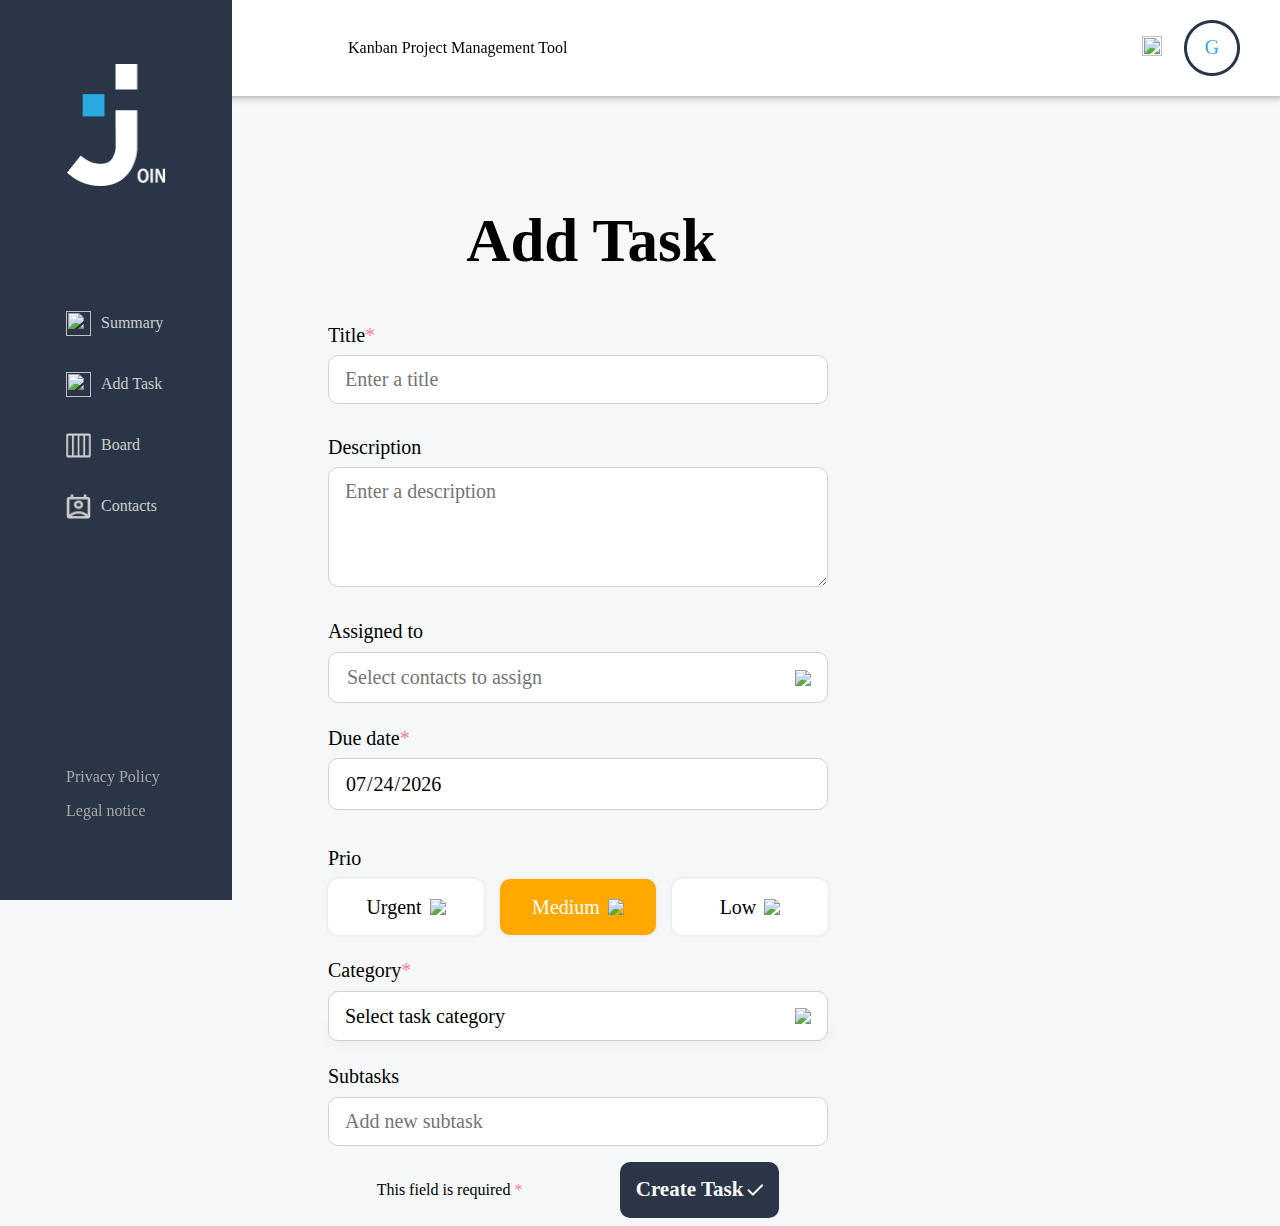
==== commit 29a7eceb: "warn finished" ====
--- a/html/add_task.html
+++ b/html/add_task.html
@@ -27,10 +27,7 @@
 <body id="body" onload="init_add_task()">
     <div w3-include-html="/templates/header.html" class="header"></div>
     <div w3-include-html="/templates/sidebar.html" class="sidebar"></div>
-    <div id="landscape-warning" class="landscape-warning">
-        <div class="landscape-warning-box">
-            <p>Diese Website wird nicht im Landscape Modus unterstützt.</p>
-        </div>
-    </div>
+    <div w3-include-html="/templates/warn-landscape.html"></div>
 </body>
+
 </html>--- a/style.css
+++ b/style.css
@@ -88,7 +88,10 @@
   display: none;
 }
 
-.landScapeWarn{
+.landscape-warning {
+  display: flex;
+  justify-content: center;
+  align-items: center;
   background-color: rgba(0, 0, 0, 0.25);
   position: fixed;
   top: 0;
@@ -98,6 +101,54 @@
   z-index: 999;
 }
 
-.d-None{
+.landscape-warning-box {
+  display: flex;
+  justify-content: center;
+  align-items: center;
+  background-color: #ffffff;
+  height: 80%;
+  width: 80%;
+  border-radius: 30px;
+  text-align: center;
+  padding: 16px;
+}
+
+.d-None {
   display: none;
-}+}
+
+.none-clickable {
+  pointer-events: none;
+}
+
+.landscape-warn-div {
+  width: 95%;
+  height: 95%;
+  display: flex;
+  justify-content: center;
+  align-items: center;
+  background-color: var(--primary-color);
+  box-shadow: 0px 4px 4px 0px rgba(0, 0, 0, 0.25);
+  color: rgb(255, 255, 255);
+  border-radius: 30px;
+  z-index: 999;
+  position: fixed;
+  left: 50%;
+  top: 50%;
+  transform: translate(-50%, -50%);
+}
+.warn-landscape {
+  visibility: hidden;
+}
+
+@media screen and (orientation: portrait) and (max-width: 960px) {
+  .warn-landscape {
+    visibility: hidden;
+  }
+}
+
+@media screen and (orientation: landscape) and (max-width: 960px) {
+  .warn-landscape {
+    visibility: visible;
+  }
+}
